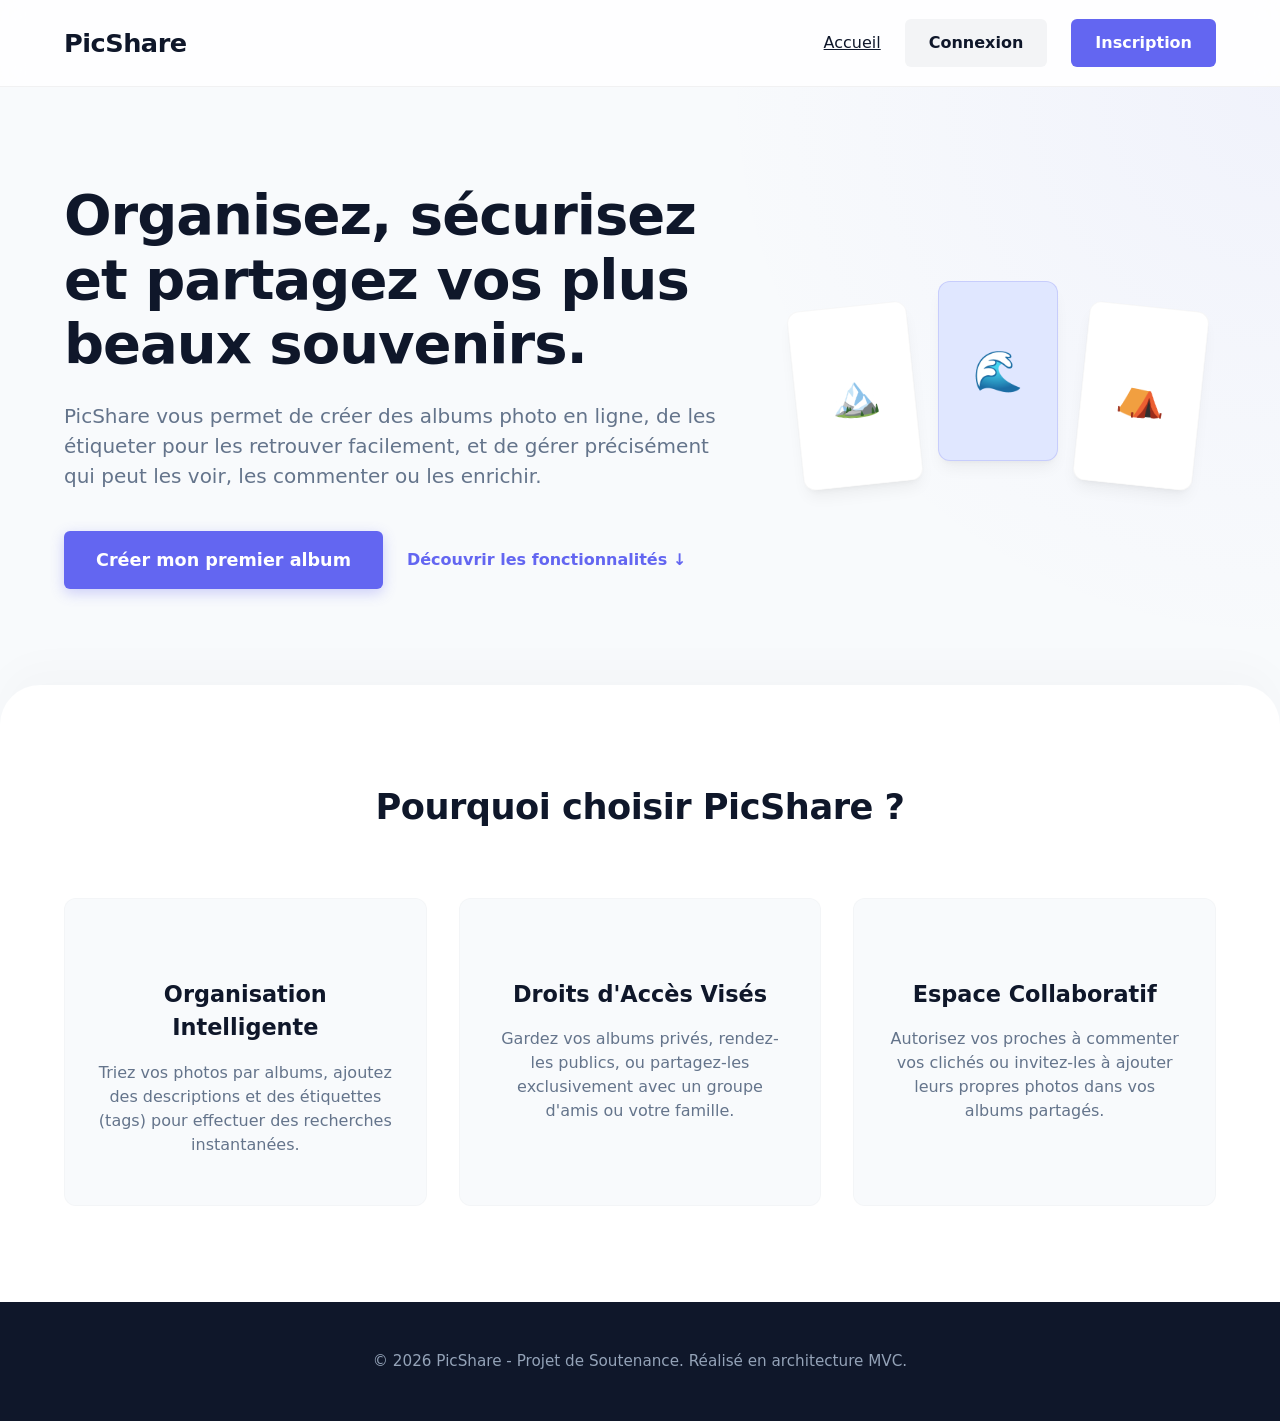
==== appAlbumPhoto/Frontend/index.html @ c9a4c7bb "ajout du projet" ====
<!DOCTYPE html>
<html lang="fr">
<head>
    <meta charset="UTF-8">
    <meta name="viewport" content="width=device-width, initial-scale=1.0">
    <title>PicShare - Gestionnaire d'Albums Photo en Ligne</title>
    <link rel="stylesheet" href="assets/css/style.css">
</head>
<body>

    <header class="entete-principale">
        <div class="container navigation-flex">
            <a href="index.html" class="logo">PicShare</a>
            <nav class="navigation-principale" aria-label="Navigation principale">
                <ul>
                    <li><a href="index.html" class="active">Accueil</a></li>
                    <li class="visiteur-uniquement"><a href="views/auth/login.html" class="bouton-secondaire">Connexion</a></li>
                    <li class="visiteur-uniquement"><a href="views/auth/register.html" class="bouton-principal">Inscription</a></li>
                </ul>
            </nav>
        </div>
    </header>

    <main>
        <section class="section-presentation">
            <div class="container grille-presentation">
                <div class="texte-presentation">
                    <h1>Organisez, sécurisez et partagez vos plus beaux souvenirs.</h1>
                    <p>PicShare vous permet de créer des albums photo en ligne, de les étiqueter pour les retrouver facilement, et de gérer précisément qui peut les voir, les commenter ou les enrichir.</p>
                    <div class="actions-presentation">
                        <a href="views/auth/register.html" class="bouton-principal bouton-large">Créer mon premier album</a>
                        <a href="#fonctionnalites" class="lien-navigation">Découvrir les fonctionnalités ↓</a>
                    </div>
                </div>
                <div class="galerie-vitrine">
                    <div class="mosaique-aperçu">
                        <div class="carte-photo photo-gauche">🏔️</div>
                        <div class="carte-photo photo-centre">🌊</div>
                        <div class="carte-photo photo-droite">⛺</div>
                    </div>
                </div>
            </div>
        </section>

        <section id="fonctionnalites" class="section-fonctionnalites">
            <div class="container">
                <h2 class="titre-section">Pourquoi choisir PicShare ?</h2>
                
                <div class="grille-fonctionnalites">
                    <div class="carte-fonctionnalite">
                        <div class="icone-fonctionnalite"></div>
                        <h3>Organisation Intelligente</h3>
                        <p>Triez vos photos par albums, ajoutez des descriptions et des étiquettes (tags) pour effectuer des recherches instantanées.</p>
                    </div>

                    <div class="carte-fonctionnalite">
                        <div class="icone-fonctionnalite"></div>
                        <h3>Droits d'Accès Visés</h3>
                        <p>Gardez vos albums privés, rendez-les publics, ou partagez-les exclusivement avec un groupe d'amis ou votre famille.</p>
                    </div>

                    <div class="carte-fonctionnalite">
                        <div class="icone-fonctionnalite"></div>
                        <h3>Espace Collaboratif</h3>
                        <p>Autorisez vos proches à commenter vos clichés ou invitez-les à ajouter leurs propres photos dans vos albums partagés.</p>
                    </div>
                </div>
            </div>
        </section>
    </main>

    <footer class="pied-de-page">
        <div class="container contenu-footer">
            <p>&copy; 2026 PicShare - Projet de Soutenance. Réalisé en architecture MVC.</p>
        </div>
    </footer>

</body>
</html>
---- appAlbumPhoto/Frontend/assets/css/style.css ----
:root {
    --couleur-principale: #6366f1;
    --couleur-principale-survol: #4f46e5;
    --couleur-secondaire: #f3f4f6;
    --couleur-secondaire-survol: #e5e7eb;
    --couleur-sombre: #0f172a;
    --texte-attenue: #64748b;
    --fond-clair: #f8fafc;
    --fond-carte: #ffffff;
    --succes: #10b981;
    --arrondi-sm: 6px;
    --arrondi-md: 12px;
    --ombre-sm: 0 1px 3px rgba(0,0,0,0.1);
    --ombre-md: 0 10px 15px -3px rgba(0, 0, 0, 0.05), 0 4px 6px -4px rgba(0, 0, 0, 0.05);
    --transition-douce: all 0.3s cubic-bezier(0.4, 0, 0.2, 1);
}

* {
    margin: 0;
    padding: 0;
    box-sizing: border-box;
}

body {
    font-family: 'Inter', system-ui, -apple-system, sans-serif;
    color: var(--couleur-sombre);
    background-color: var(--fond-clair);
    line-height: 1.5;
    -webkit-font-smoothing: antialiased;
}

.container {
    width: 90%;
    max-width: 1200px;
    margin: 0 auto;
}

a:focus-visible, button:focus-visible {
    outline: 3px solid var(--couleur-principale);
    outline-offset: 2px;
}

.bouton-principal {
    background-color: var(--couleur-principale);
    color: #ffffff;
    padding: 0.75rem 1.5rem;
    border-radius: var(--arrondi-sm);
    text-decoration: none;
    font-weight: 600;
    display: inline-flex;
    align-items: center;
    gap: 0.5rem;
    transition: var(--transition-douce);
    border: none;
    cursor: pointer;
}
.bouton-principal:hover { 
    background-color: var(--couleur-principale-survol); 
    transform: translateY(-1px);
}

.bouton-secondaire {
    background-color: var(--couleur-secondaire);
    color: var(--couleur-sombre);
    padding: 0.75rem 1.5rem;
    border-radius: var(--arrondi-sm);
    text-decoration: none;
    font-weight: 600;
    display: inline-flex;
    align-items: center;
    gap: 0.5rem;
    transition: var(--transition-douce);
    border: none;
    cursor: pointer;
}
.bouton-secondaire:hover { 
    background-color: var(--couleur-secondaire-survol); 
}

.bouton-large {
    padding: 1rem 2rem;
    font-size: 1.1rem;
    box-shadow: 0 4px 14px rgba(99, 102, 241, 0.3);
}

.lien-navigation {
    color: var(--couleur-principale);
    text-decoration: none;
    font-weight: 600;
    transition: var(--transition-douce);
}
.lien-navigation:hover { color: var(--couleur-principale-survol); }

.entete-principale {
    background: rgba(255, 255, 255, 0.8);
    backdrop-filter: blur(12px);
    border-bottom: 1px solid rgba(0,0,0,0.05);
    padding: 1.2rem 0;
    position: sticky;
    top: 0;
    z-index: 100;
}
.navigation-flex {
    display: flex;
    justify-content: space-between;
    align-items: center;
}
.logo {
    font-size: 1.6rem;
    font-weight: 800;
    text-decoration: none;
    color: var(--couleur-sombre);
    letter-spacing: -0.5px;
}
.navigation-principale ul {
    display: flex;
    list-style: none;
    gap: 1.5rem;
    align-items: center;
}
.navigation-principale a:not([class]) {
    text-decoration: none;
    color: var(--texte-attenue);
    font-weight: 500;
    transition: var(--transition-douce);
}
.navigation-principale a:not([class]):hover, .navigation-principale a.active {
    color: var(--couleur-sombre);
}

.section-presentation {
    padding: 6rem 0;
    background: radial-gradient(circle at top right, rgba(99, 102, 241, 0.05), transparent 40%);
}
.grille-presentation {
    display: grid;
    grid-template-columns: 1.2fr 0.8fr;
    gap: 4rem;
    align-items: center;
}
.texte-presentation h1 {
    font-size: 3.5rem;
    font-weight: 800;
    line-height: 1.15;
    margin-bottom: 1.5rem;
    letter-spacing: -1px;
}
.texte-presentation p {
    font-size: 1.25rem;
    color: var(--texte-attenue);
    margin-bottom: 2.5rem;
}
.actions-presentation {
    display: flex;
    gap: 1.5rem;
    align-items: center;
}

.mosaique-aperçu {
    display: flex;
    gap: 1.5rem;
    justify-content: center;
    position: relative;
}
.carte-photo {
    width: 120px;
    height: 180px;
    background: var(--fond-carte);
    border-radius: var(--arrondi-md);
    display: flex;
    align-items: center;
    justify-content: center;
    font-size: 2.5rem;
    box-shadow: var(--ombre-md);
    transition: var(--transition-douce);
    border: 1px solid rgba(0,0,0,0.03);
}
.photo-gauche { transform: rotate(-6deg) translateY(10px); }
.photo-centre { transform: translateY(-15px); background: #e0e7ff; border: 1px solid rgba(99, 102, 241, 0.2); }
.photo-droite { transform: rotate(6deg) translateY(10px); }

.mosaique-aperçu:hover .carte-photo {
    transform: rotate(0deg) translateY(0px) scale(1.05);
}

.section-fonctionnalites {
    padding: 6rem 0;
    background: #ffffff;
    border-radius: 40px 40px 0 0;
    box-shadow: 0 -20px 40px rgba(0,0,0,0.02);
}
.titre-section {
    text-align: center;
    font-size: 2.2rem;
    font-weight: 800;
    margin-bottom: 4rem;
    letter-spacing: -0.5px;
}
.grille-fonctionnalites {
    display: grid;
    grid-template-columns: repeat(3, 1fr);
    gap: 2rem;
}
.carte-fonctionnalite {
    background: var(--fond-clair);
    padding: 3rem 2rem;
    border-radius: var(--arrondi-md);
    text-align: center;
    transition: var(--transition-douce);
    border: 1px solid rgba(0,0,0,0.02);
}
.icone-fonctionnalite {
    font-size: 3rem;
    margin-bottom: 1.5rem;
    display: inline-block;
    transition: var(--transition-douce);
}
.carte-fonctionnalite h3 {
    font-size: 1.4rem;
    margin-bottom: 1rem;
    font-weight: 700;
}
.carte-fonctionnalite p {
    color: var(--texte-attenue);
}

.carte-fonctionnalite:hover {
    background: var(--fond-carte);
    transform: translateY(-5px);
    box-shadow: var(--ombre-md);
    border-color: rgba(99, 102, 241, 0.1);
}
.carte-fonctionnalite:hover .icone-fonctionnalite {
    transform: scale(1.15);
}

.pied-de-page {
    background: var(--couleur-sombre);
    color: #94a3b8;
    text-align: center;
    padding: 3rem 0;
    font-size: 0.95rem;
}

@media (max-width: 992px) {
    .grille-presentation {
        grid-template-columns: 1fr;
        text-align: center;
        gap: 3rem;
    }
    .texte-presentation h1 {
        font-size: 2.8rem;
    }
    .actions-presentation {
        justify-content: center;
    }
    .grille-fonctionnalites {
        grid-template-columns: repeat(2, 1fr);
    }
}

@media (max-width: 640px) {
    .texte-presentation h1 {
        font-size: 2.2rem;
    }
    .actions-presentation {
        flex-direction: column;
        width: 100%;
    }
    .bouton-principal, .bouton-secondaire {
        width: 100%;
        justify-content: center;
    }
    .grille-fonctionnalites {
        grid-template-columns: 1fr;
    }
    .navigation-flex {
        flex-direction: column;
        gap: 1rem;
    }
}

.contexte-formulaire {
    display: flex;
    justify-content: center;
    align-items: center;
    min-height: calc(100vh - 80px); 
    padding: 2rem 0;
}

.carte-formulaire {
    background: var(--fond-carte);
    max-width: 450px;
    width: 100%;
    padding: 2.5rem;
    border-radius: var(--arrondi-md);
    box-shadow: var(--ombre-md);
    border: 1px solid rgba(0,0,0,0.02);
}

.carte-formulaire h2 {
    font-size: 1.8rem;
    font-weight: 800;
    margin-bottom: 0.5rem;
    text-align: center;
    letter-spacing: -0.5px;
}

.carte-formulaire .sous-titre {
    color: var(--texte-attenue);
    text-align: center;
    margin-bottom: 2rem;
    font-size: 0.95rem;
}

.groupe-champ {
    margin-bottom: 1.25rem;
    display: flex;
    flex-direction: column;
}

.groupe-champ label {
    font-size: 0.9rem;
    font-weight: 600;
    margin-bottom: 0.5rem;
    color: var(--couleur-sombre);
}

.groupe-champ input {
    padding: 0.75rem 1rem;
    font-size: 1rem;
    border: 1px solid #cbd5e1;
    border-radius: var(--arrondi-sm);
    background-color: #ffffff;
    transition: var(--transition-douce);
    color: var(--couleur-sombre);
}

.groupe-champ input:focus {
    outline: none;
    border-color: var(--couleur-principale);
    box-shadow: 0 0 0 4px rgba(99, 102, 241, 0.1);
}

.bouton-bloc {
    width: 100%;
    justify-content: center;
    margin-top: 1rem;
    padding: 0.85rem;
}

.pied-formulaire {
    margin-top: 1.5rem;
    text-align: center;
    font-size: 0.9rem;
    color: var(--texte-attenue);
}

.message-erreur {
    color: #ef4444;
    font-size: 0.8rem;
    margin-top: 0.25rem;
    font-weight: 500;
}

.boite-modale {
    position: fixed;
    top: 0;
    left: 0;
    width: 100%;
    height: 100%;
    background-color: rgba(15, 23, 42, 0.6); /* Fond sombre transparent */
    backdrop-filter: blur(4px); /* Léger flou en arrière-plan */
    display: flex;
    justify-content: center;
    align-items: center;
    z-index: 1000;
}

.contenu-modale {
    background: var(--fond-carte);
    padding: 2.5rem;
    border-radius: var(--arrondi-md);
    width: 100%;
    max-width: 500px;
    box-shadow: var(--ombre-md);
    animation: apparitionModale 0.3s ease-out;
}

@keyframes apparitionModale {
    from { transform: translateY(-20px); opacity: 0; }
    to { transform: translateY(0); opacity: 1; }
}

/* Grille photos */
.carte-photo-grille {
    position: relative;
    aspect-ratio: 1 / 1;
    border-radius: var(--arrondi-md);
    overflow: hidden;
    cursor: pointer;
    background: #e2e8f0;
    box-shadow: var(--ombre-sm);
    transition: transform 0.2s, box-shadow 0.2s;
}

.carte-photo-grille:hover {
    transform: scale(1.03);
    box-shadow: var(--ombre-md);
}

.overlay-photo {
    position: absolute;
    inset: 0;
    background: linear-gradient(to top, rgba(0,0,0,0.65) 0%, rgba(0,0,0,0.15) 60%);
    opacity: 0;
    transition: opacity 0.25s;
    display: flex;
    align-items: flex-end;
    justify-content: flex-end;
    padding: 0.75rem;
}

.carte-photo-grille:hover .overlay-photo {
    opacity: 1;
}

.overlay-photo span {
    color: white;
    font-size: 0.85rem;
    font-weight: 600;
    text-align: center;
    text-shadow: 0 1px 3px rgba(0,0,0,0.8);
    position: absolute;
    bottom: 0.75rem;
    left: 0.75rem;
    right: 0.75rem;
}
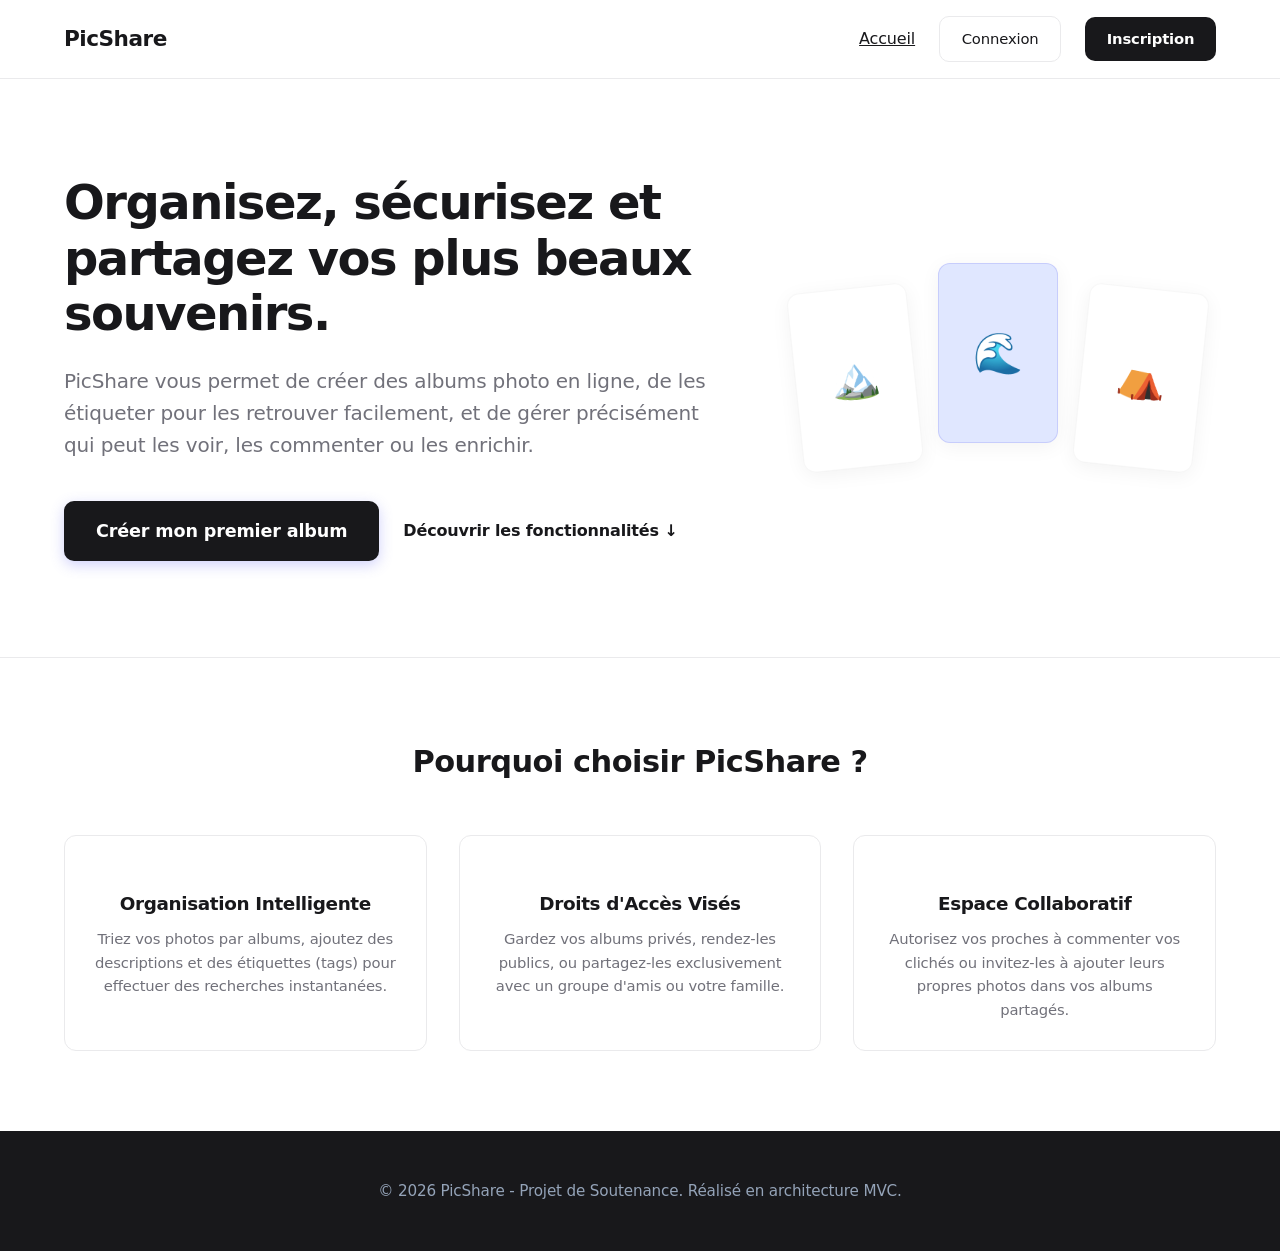
==== commit 0fb2dd5a: "modifications de pleins de fonctionnalitées dont l'affichage" ====
--- a/appAlbumPhoto/Frontend/index.html
+++ b/appAlbumPhoto/Frontend/index.html
@@ -4,7 +4,7 @@
     <meta charset="UTF-8">
     <meta name="viewport" content="width=device-width, initial-scale=1.0">
     <title>PicShare - Gestionnaire d'Albums Photo en Ligne</title>
-    <link rel="stylesheet" href="assets/css/style.css">
+    <link rel="stylesheet" href="assets/css/style.css?v=2">
 </head>
 <body>
 
--- a/appAlbumPhoto/Frontend/assets/css/style.css
+++ b/appAlbumPhoto/Frontend/assets/css/style.css
@@ -1,18 +1,19 @@
 :root {
-    --couleur-principale: #6366f1;
-    --couleur-principale-survol: #4f46e5;
-    --couleur-secondaire: #f3f4f6;
-    --couleur-secondaire-survol: #e5e7eb;
-    --couleur-sombre: #0f172a;
-    --texte-attenue: #64748b;
-    --fond-clair: #f8fafc;
+    --couleur-principale: #18181b;
+    --couleur-principale-survol: #333338;
+    --couleur-secondaire: #ffffff;
+    --couleur-secondaire-survol: #f6f6f7;
+    --couleur-sombre: #18181b;
+    --texte-attenue: #71717a;
+    --fond-clair: #ffffff;
     --fond-carte: #ffffff;
+    --bordure: #eaeaec;
     --succes: #10b981;
-    --arrondi-sm: 6px;
+    --arrondi-sm: 10px;
     --arrondi-md: 12px;
-    --ombre-sm: 0 1px 3px rgba(0,0,0,0.1);
-    --ombre-md: 0 10px 15px -3px rgba(0, 0, 0, 0.05), 0 4px 6px -4px rgba(0, 0, 0, 0.05);
-    --transition-douce: all 0.3s cubic-bezier(0.4, 0, 0.2, 1);
+    --ombre-sm: none;
+    --ombre-md: 0 4px 20px rgba(0, 0, 0, 0.05);
+    --transition-douce: all 0.15s ease;
 }
 
 * {
@@ -25,8 +26,9 @@
     font-family: 'Inter', system-ui, -apple-system, sans-serif;
     color: var(--couleur-sombre);
     background-color: var(--fond-clair);
-    line-height: 1.5;
+    line-height: 1.6;
     -webkit-font-smoothing: antialiased;
+    letter-spacing: -0.01em;
 }
 
 .container {
@@ -43,38 +45,42 @@
 .bouton-principal {
     background-color: var(--couleur-principale);
     color: #ffffff;
-    padding: 0.75rem 1.5rem;
+    padding: 0.65rem 1.35rem;
     border-radius: var(--arrondi-sm);
     text-decoration: none;
     font-weight: 600;
+    font-size: 0.925rem;
     display: inline-flex;
     align-items: center;
+    justify-content: center;
     gap: 0.5rem;
     transition: var(--transition-douce);
     border: none;
     cursor: pointer;
 }
-.bouton-principal:hover { 
-    background-color: var(--couleur-principale-survol); 
-    transform: translateY(-1px);
+.bouton-principal:hover {
+    background-color: var(--couleur-principale-survol);
 }
 
 .bouton-secondaire {
     background-color: var(--couleur-secondaire);
     color: var(--couleur-sombre);
-    padding: 0.75rem 1.5rem;
+    padding: 0.65rem 1.35rem;
     border-radius: var(--arrondi-sm);
     text-decoration: none;
-    font-weight: 600;
+    font-weight: 500;
+    font-size: 0.925rem;
     display: inline-flex;
     align-items: center;
+    justify-content: center;
     gap: 0.5rem;
     transition: var(--transition-douce);
-    border: none;
+    border: 1px solid var(--bordure);
     cursor: pointer;
 }
-.bouton-secondaire:hover { 
-    background-color: var(--couleur-secondaire-survol); 
+.bouton-secondaire:hover {
+    background-color: var(--couleur-secondaire-survol);
+    border-color: #dcdce0;
 }
 
 .bouton-large {
@@ -92,10 +98,9 @@
 .lien-navigation:hover { color: var(--couleur-principale-survol); }
 
 .entete-principale {
-    background: rgba(255, 255, 255, 0.8);
-    backdrop-filter: blur(12px);
-    border-bottom: 1px solid rgba(0,0,0,0.05);
-    padding: 1.2rem 0;
+    background: #ffffff;
+    border-bottom: 1px solid var(--bordure);
+    padding: 1rem 0;
     position: sticky;
     top: 0;
     z-index: 100;
@@ -106,8 +111,8 @@
     align-items: center;
 }
 .logo {
-    font-size: 1.6rem;
-    font-weight: 800;
+    font-size: 1.35rem;
+    font-weight: 700;
     text-decoration: none;
     color: var(--couleur-sombre);
     letter-spacing: -0.5px;
@@ -130,7 +135,6 @@
 
 .section-presentation {
     padding: 6rem 0;
-    background: radial-gradient(circle at top right, rgba(99, 102, 241, 0.05), transparent 40%);
 }
 .grille-presentation {
     display: grid;
@@ -139,11 +143,11 @@
     align-items: center;
 }
 .texte-presentation h1 {
-    font-size: 3.5rem;
-    font-weight: 800;
+    font-size: 3rem;
+    font-weight: 700;
     line-height: 1.15;
     margin-bottom: 1.5rem;
-    letter-spacing: -1px;
+    letter-spacing: -1.5px;
 }
 .texte-presentation p {
     font-size: 1.25rem;
@@ -184,16 +188,15 @@
 }
 
 .section-fonctionnalites {
-    padding: 6rem 0;
-    background: #ffffff;
-    border-radius: 40px 40px 0 0;
-    box-shadow: 0 -20px 40px rgba(0,0,0,0.02);
+    padding: 5rem 0;
+    background: var(--fond-clair);
+    border-top: 1px solid var(--bordure);
 }
 .titre-section {
     text-align: center;
-    font-size: 2.2rem;
-    font-weight: 800;
-    margin-bottom: 4rem;
+    font-size: 1.9rem;
+    font-weight: 700;
+    margin-bottom: 3rem;
     letter-spacing: -0.5px;
 }
 .grille-fonctionnalites {
@@ -202,33 +205,32 @@
     gap: 2rem;
 }
 .carte-fonctionnalite {
-    background: var(--fond-clair);
-    padding: 3rem 2rem;
+    background: var(--fond-carte);
+    padding: 1.75rem;
     border-radius: var(--arrondi-md);
     text-align: center;
     transition: var(--transition-douce);
-    border: 1px solid rgba(0,0,0,0.02);
+    border: 1px solid var(--bordure);
 }
 .icone-fonctionnalite {
-    font-size: 3rem;
-    margin-bottom: 1.5rem;
+    font-size: 2.25rem;
+    margin-bottom: 1rem;
     display: inline-block;
     transition: var(--transition-douce);
 }
 .carte-fonctionnalite h3 {
-    font-size: 1.4rem;
-    margin-bottom: 1rem;
+    font-size: 1.15rem;
+    margin-bottom: 0.5rem;
     font-weight: 700;
+    letter-spacing: -0.02em;
 }
 .carte-fonctionnalite p {
     color: var(--texte-attenue);
+    font-size: 0.925rem;
 }
 
 .carte-fonctionnalite:hover {
-    background: var(--fond-carte);
-    transform: translateY(-5px);
-    box-shadow: var(--ombre-md);
-    border-color: rgba(99, 102, 241, 0.1);
+    border-color: #d4d4d8;
 }
 .carte-fonctionnalite:hover .icone-fonctionnalite {
     transform: scale(1.15);
@@ -290,17 +292,16 @@
 
 .carte-formulaire {
     background: var(--fond-carte);
-    max-width: 450px;
+    max-width: 400px;
     width: 100%;
-    padding: 2.5rem;
+    padding: 2.25rem;
     border-radius: var(--arrondi-md);
-    box-shadow: var(--ombre-md);
-    border: 1px solid rgba(0,0,0,0.02);
+    border: 1px solid var(--bordure);
 }
 
 .carte-formulaire h2 {
-    font-size: 1.8rem;
-    font-weight: 800;
+    font-size: 1.6rem;
+    font-weight: 700;
     margin-bottom: 0.5rem;
     text-align: center;
     letter-spacing: -0.5px;
@@ -326,20 +327,26 @@
     color: var(--couleur-sombre);
 }
 
-.groupe-champ input {
-    padding: 0.75rem 1rem;
-    font-size: 1rem;
-    border: 1px solid #cbd5e1;
+.groupe-champ input,
+.groupe-champ select,
+.groupe-champ textarea {
+    padding: 0.7rem 0.9rem;
+    font-size: 0.95rem;
+    border: 1px solid var(--bordure);
     border-radius: var(--arrondi-sm);
-    background-color: #ffffff;
-    transition: var(--transition-douce);
-    color: var(--couleur-sombre);
-}
-
-.groupe-champ input:focus {
+    background-color: #fcfcfd;
+    transition: var(--transition-douce);
+    color: var(--couleur-sombre);
+    font-family: inherit;
+}
+
+.groupe-champ input:focus,
+.groupe-champ select:focus,
+.groupe-champ textarea:focus {
     outline: none;
     border-color: var(--couleur-principale);
-    box-shadow: 0 0 0 4px rgba(99, 102, 241, 0.1);
+    background-color: #ffffff;
+    box-shadow: 0 0 0 3px rgba(79, 70, 229, 0.12);
 }
 
 .bouton-bloc {
@@ -369,8 +376,8 @@
     left: 0;
     width: 100%;
     height: 100%;
-    background-color: rgba(15, 23, 42, 0.6); /* Fond sombre transparent */
-    backdrop-filter: blur(4px); /* Léger flou en arrière-plan */
+    background-color: rgba(26, 26, 46, 0.4);
+    backdrop-filter: blur(6px);
     display: flex;
     justify-content: center;
     align-items: center;
@@ -379,17 +386,18 @@
 
 .contenu-modale {
     background: var(--fond-carte);
-    padding: 2.5rem;
+    padding: 2rem;
     border-radius: var(--arrondi-md);
     width: 100%;
     max-width: 500px;
-    box-shadow: var(--ombre-md);
-    animation: apparitionModale 0.3s ease-out;
+    box-shadow: 0 20px 50px rgba(17, 24, 39, 0.15);
+    border: 1px solid var(--bordure);
+    animation: apparitionModale 0.25s ease-out;
 }
 
 @keyframes apparitionModale {
-    from { transform: translateY(-20px); opacity: 0; }
-    to { transform: translateY(0); opacity: 1; }
+    from { transform: translateY(-12px) scale(0.98); opacity: 0; }
+    to { transform: translateY(0) scale(1); opacity: 1; }
 }
 
 /* Grille photos */
@@ -436,3 +444,142 @@
     left: 0.75rem;
     right: 0.75rem;
 }
+
+/* Onglets */
+.barre-onglets {
+    display: flex;
+    justify-content: space-between;
+    align-items: center;
+    gap: 1rem;
+    flex-wrap: wrap;
+    margin-bottom: 1.75rem;
+    border-bottom: 1px solid var(--bordure);
+}
+.onglets {
+    display: flex;
+    gap: 0.25rem;
+}
+.onglet {
+    background: none;
+    border: none;
+    cursor: pointer;
+    font-family: inherit;
+    font-size: 0.95rem;
+    font-weight: 500;
+    color: var(--texte-attenue);
+    padding: 0.7rem 1rem;
+    border-bottom: 2px solid transparent;
+    margin-bottom: -1px;
+    transition: var(--transition-douce);
+}
+.onglet:hover {
+    color: var(--couleur-sombre);
+}
+.onglet.actif {
+    color: var(--couleur-sombre);
+    font-weight: 600;
+    border-bottom-color: var(--couleur-principale);
+}
+
+/* Cartes d'album (dashboard) */
+.grille-albums {
+    display: grid;
+    grid-template-columns: repeat(auto-fill, minmax(260px, 1fr));
+    gap: 1rem;
+}
+
+.carte-album {
+    background: var(--fond-carte);
+    border: 1px solid var(--bordure);
+    border-radius: var(--arrondi-md);
+    padding: 1.25rem;
+    display: flex;
+    flex-direction: column;
+    gap: 0.85rem;
+    transition: var(--transition-douce);
+}
+.carte-album:hover {
+    border-color: #d4d4d8;
+}
+
+.carte-album-haut {
+    display: flex;
+    align-items: center;
+    justify-content: space-between;
+}
+.carte-album-icone {
+    width: 40px;
+    height: 40px;
+    border-radius: var(--arrondi-sm);
+    background: #f4f4f5;
+    display: flex;
+    align-items: center;
+    justify-content: center;
+    font-size: 1.25rem;
+}
+
+.badge-visibilite {
+    font-size: 0.72rem;
+    font-weight: 500;
+    padding: 0.2rem 0.6rem;
+    border-radius: 99px;
+    border: 1px solid var(--bordure);
+    color: var(--texte-attenue);
+    background: #fafafa;
+}
+
+.carte-album-titre {
+    font-size: 1.05rem;
+    font-weight: 600;
+    letter-spacing: -0.02em;
+    margin: 0;
+    white-space: nowrap;
+    overflow: hidden;
+    text-overflow: ellipsis;
+}
+.carte-album-desc {
+    font-size: 0.85rem;
+    color: var(--texte-attenue);
+    margin: 0;
+    display: -webkit-box;
+    -webkit-line-clamp: 2;
+    -webkit-box-orient: vertical;
+    overflow: hidden;
+    min-height: 2.4em;
+}
+
+.carte-album-actions {
+    display: flex;
+    gap: 0.5rem;
+    align-items: center;
+    padding-top: 0.25rem;
+    border-top: 1px solid var(--bordure);
+}
+.carte-album-actions .lien-ouvrir {
+    flex: 1;
+    text-align: center;
+    text-decoration: none;
+    font-size: 0.875rem;
+    font-weight: 600;
+    color: var(--couleur-principale);
+    padding: 0.45rem 0;
+    border-radius: var(--arrondi-sm);
+    transition: var(--transition-douce);
+}
+.carte-album-actions .lien-ouvrir:hover {
+    background: #f4f4f5;
+}
+.carte-album-actions .btn-icone {
+    background: none;
+    border: none;
+    cursor: pointer;
+    color: var(--texte-attenue);
+    font-size: 0.875rem;
+    padding: 0.45rem 0.7rem;
+    border-radius: var(--arrondi-sm);
+    transition: var(--transition-douce);
+}
+.carte-album-actions .btn-icone:hover {
+    background: #f4f4f5;
+    color: var(--couleur-sombre);
+}
